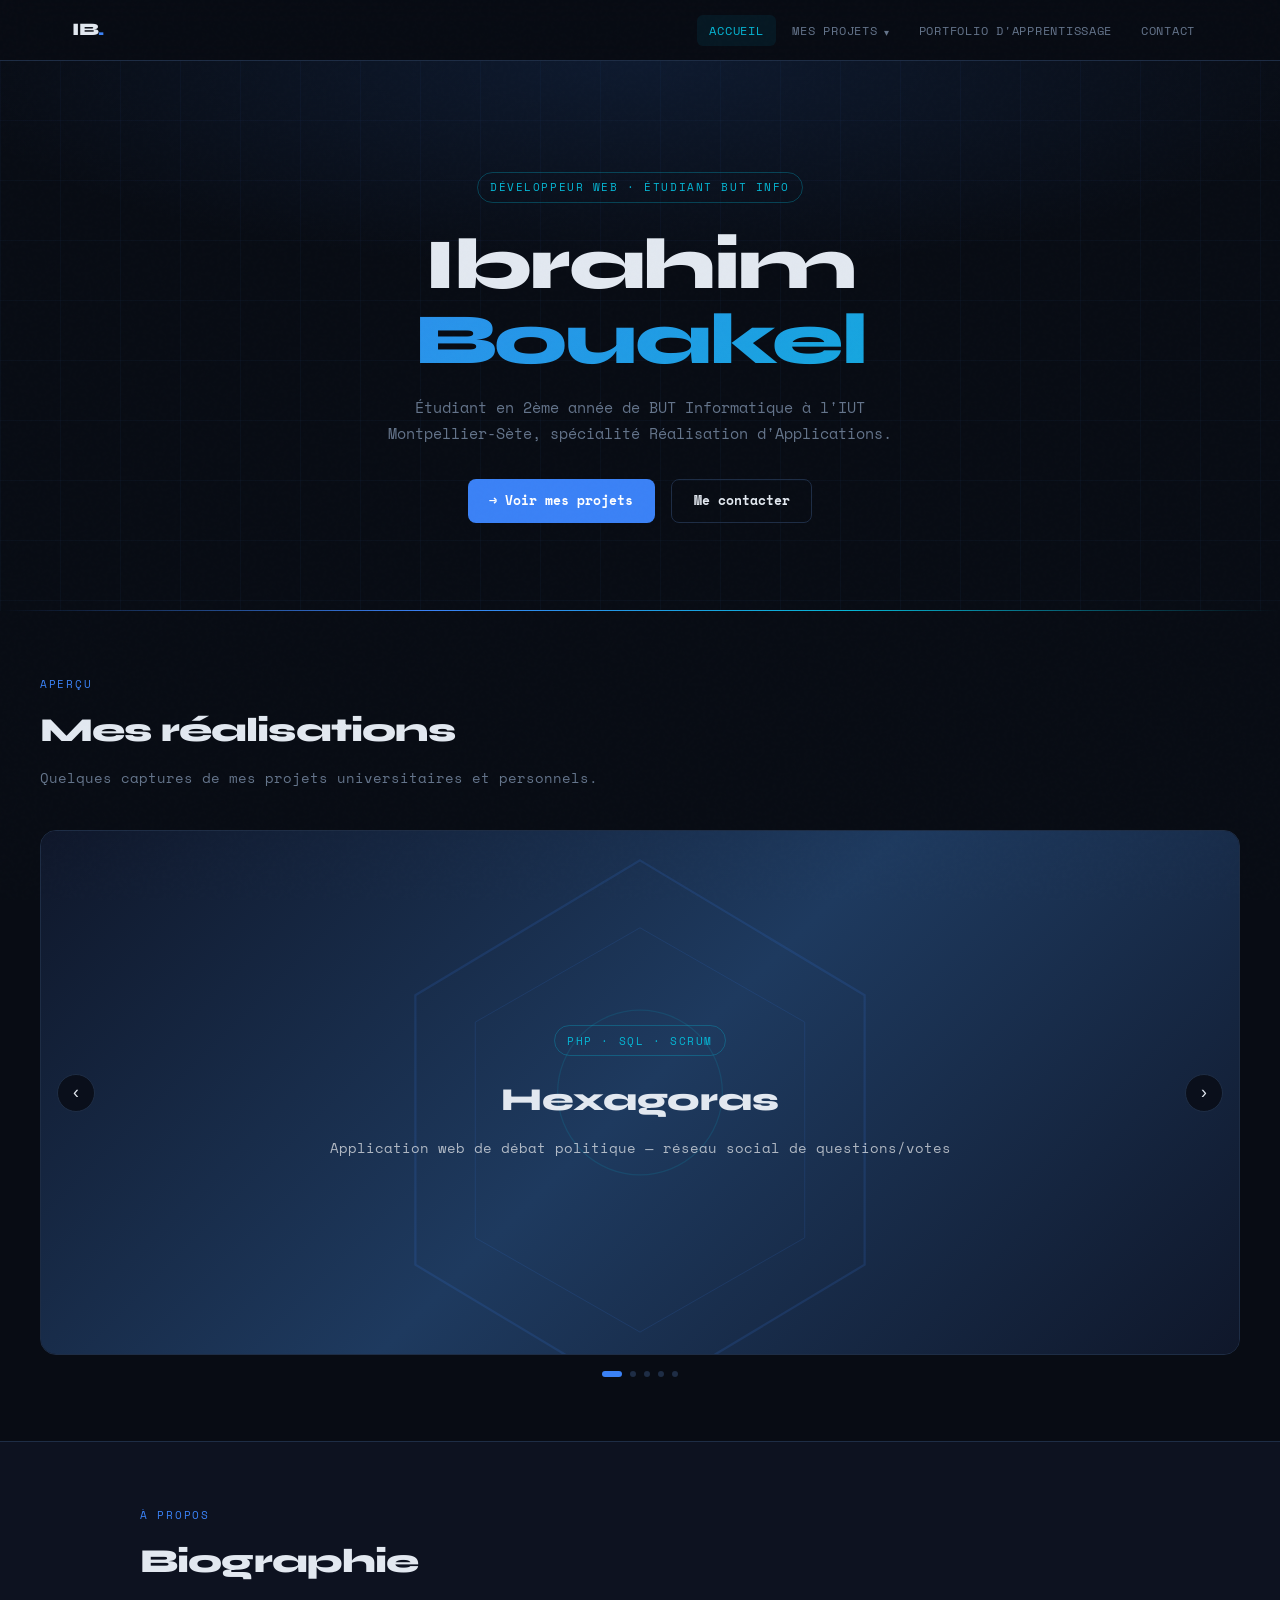
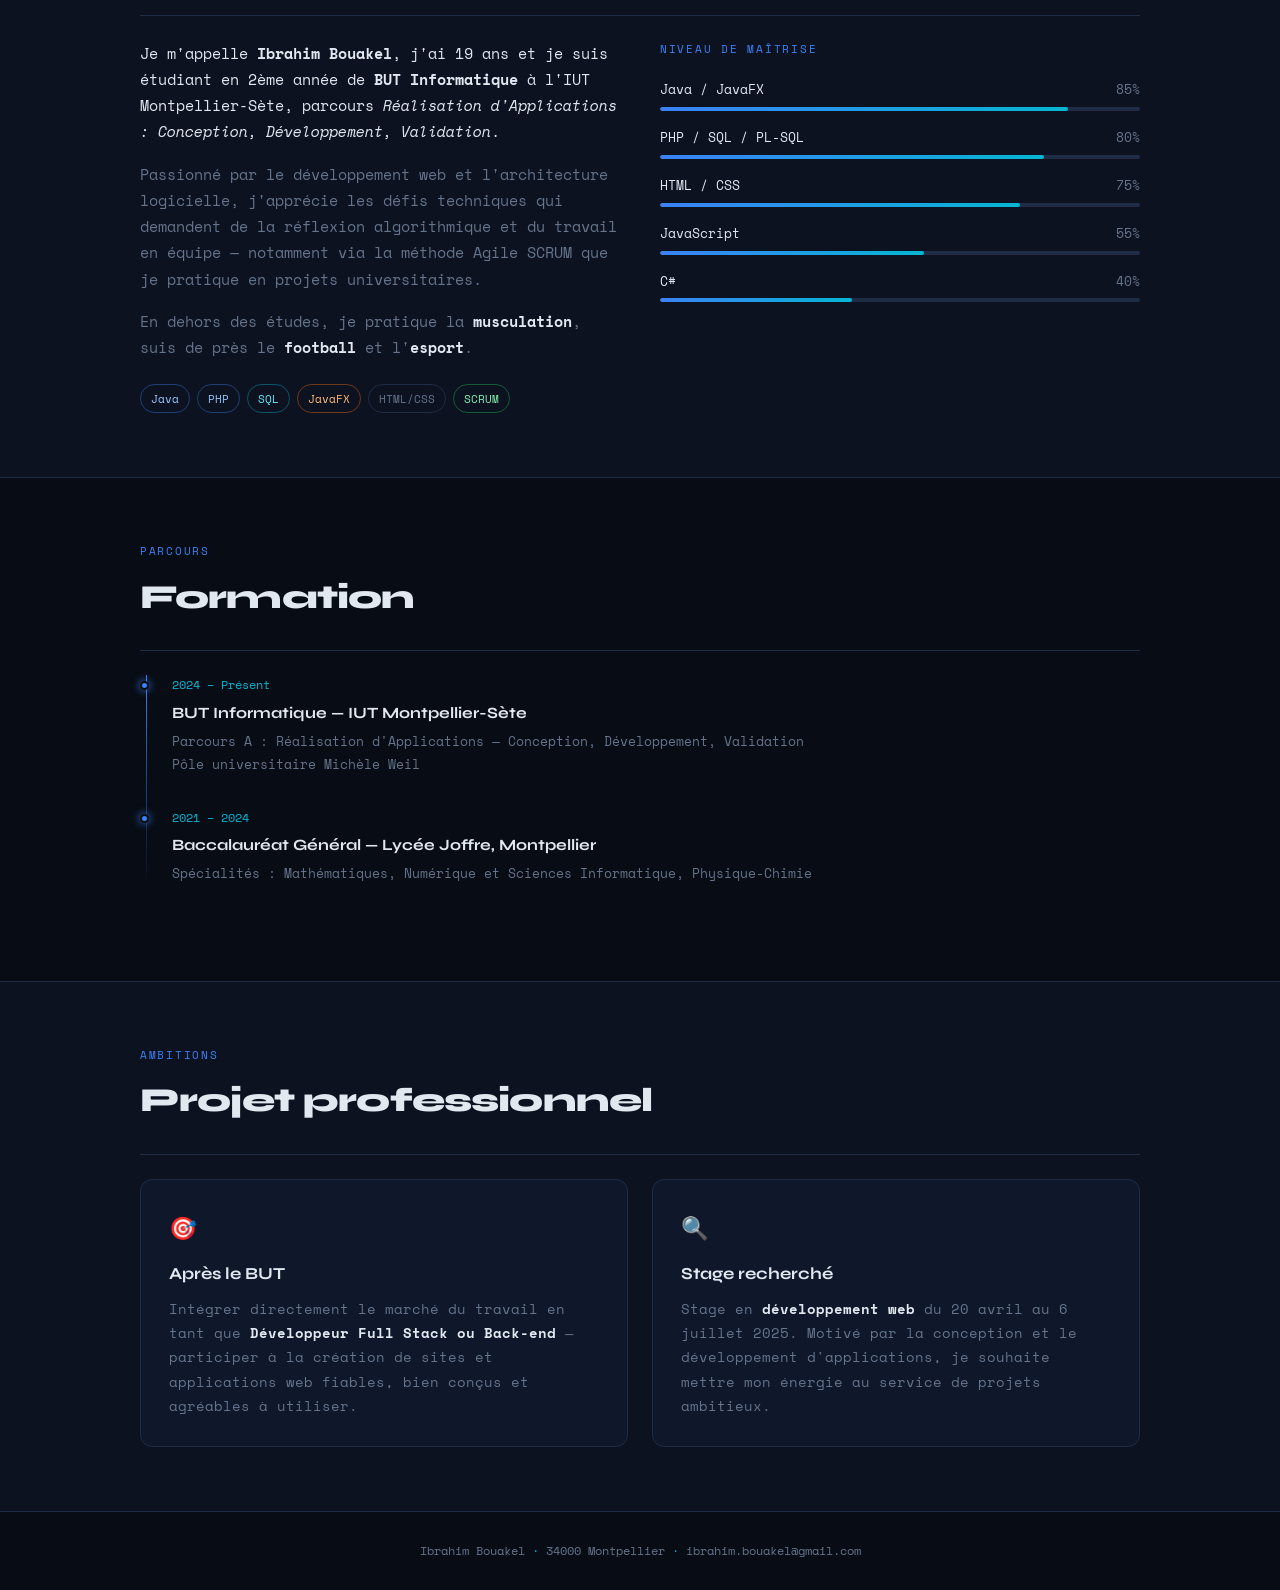
==== index.html @ 37738110 "Add files via upload" ====
<!DOCTYPE html>
<html lang="fr">
<head>
  <meta charset="UTF-8" />
  <meta name="viewport" content="width=device-width, initial-scale=1.0" />
  <title>Ibrahim Bouakel — Portfolio</title>
  <link rel="stylesheet" href="style.css" />
</head>
<body>

<!-- ═══ NAV ══════════════════════════════════════════════ -->
<nav>
  <div class="nav-inner">
    <a href="accueil.html" class="nav-logo">IB<span>.</span></a>
    <ul class="nav-links" id="navLinks">
      <li><a href="accueil.html" class="active">Accueil</a></li>
      <li class="nav-dropdown" id="ddProjects">
        <a href="projets.html">Mes Projets</a>
        <div class="dropdown-menu">
          <a href="projets.html#hexagoras">Hexagoras</a>
          <a href="projets.html#pokemon">Pokémon TCG</a>
          <a href="projets.html#escape">Escape Game</a>
        </div>
      </li>
      <li><a href="competences.html">Portfolio d'apprentissage</a></li>
      <li><a href="contact.html">Contact</a></li>
    </ul>
    <div class="nav-hamburger" onclick="toggleMenu()" id="hamburger">
      <span></span><span></span><span></span>
    </div>
  </div>
</nav>

<!-- ═══ PAGE WRAP ═════════════════════════════════════════ -->
<div class="page-wrap">

  <!-- ── Hero ─────────────────────────────────────────── -->
  <div class="hero">
    <div class="hero-grid"></div>
    <div class="tag-label fu">Développeur Web · Étudiant BUT Info</div>
    <h1 class="hero-title fu fu1">
      Ibrahim
      <span class="grad">Bouakel</span>
    </h1>
    <p class="hero-sub fu fu2">Étudiant en 2ème année de BUT Informatique à l'IUT Montpellier‑Sète, spécialité Réalisation d'Applications.</p>
    <div class="hero-btns fu fu3">
      <a href="projets.html" class="btn btn-primary">→ Voir mes projets</a>
      <a href="contact.html" class="btn btn-outline">Me contacter</a>
    </div>
  </div>

  <!-- ── Carousel ──────────────────────────────────────── -->
  <section>
    <div class="container-wide">
      <div class="section-label">Aperçu</div>
      <h2 class="section-title">Mes réalisations</h2>
      <p class="section-sub">Quelques captures de mes projets universitaires et personnels.</p>

      <div class="carousel-wrapper">
        <div class="carousel-track" id="track">

          <!-- Slide 1 — Hexagoras -->
          <div class="carousel-slide slide-1">
            <div class="carousel-bg"></div>
            <div class="carousel-deco">
              <svg width="100%" height="100%" viewBox="0 0 800 350" preserveAspectRatio="xMidYMid slice" opacity="0.14">
                <polygon points="400,20 550,110 550,290 400,380 250,290 250,110" fill="none" stroke="#3b82f6" stroke-width="1.5"/>
                <polygon points="400,65 510,128 510,272 400,335 290,272 290,128" fill="none" stroke="#3b82f6" stroke-width="0.6"/>
                <circle cx="400" cy="175" r="55" fill="none" stroke="#06b6d4" stroke-width="0.8"/>
              </svg>
            </div>
            <div class="carousel-content">
              <div class="tag-label" style="margin-bottom:1rem">PHP · SQL · SCRUM</div>
              <h3>Hexagoras</h3>
              <p>Application web de débat politique — réseau social de questions/votes</p>
            </div>
          </div>

          <!-- Slide 2 — Pokémon TCG -->
          <div class="carousel-slide slide-2">
            <div class="carousel-bg"></div>
            <div class="carousel-deco">
              <svg width="100%" height="100%" viewBox="0 0 800 350" preserveAspectRatio="xMidYMid slice" opacity="0.2">
                <circle cx="400" cy="175" r="120" fill="none" stroke="#ef4444" stroke-width="1.5"/>
                <circle cx="400" cy="175" r="80" fill="none" stroke="#ef4444" stroke-width="0.5"/>
                <line x1="280" y1="175" x2="520" y2="175" stroke="#ef4444" stroke-width="1.5"/>
                <circle cx="400" cy="175" r="24" fill="none" stroke="#ef4444" stroke-width="2"/>
                <circle cx="400" cy="175" r="11" fill="#ef4444" opacity="0.3"/>
              </svg>
            </div>
            <div class="carousel-content">
              <div class="tag-label" style="margin-bottom:1rem;border-color:rgba(239,68,68,.3);color:#fca5a5">Java · JavaFX</div>
              <h3>Pokémon TCG</h3>
              <p>Reproduction du jeu de cartes Pokémon — moteur de jeu + interface graphique</p>
            </div>
          </div>

          <!-- Slide 3 — Escape Game -->
          <div class="carousel-slide slide-3">
            <div class="carousel-bg"></div>
            <div class="carousel-deco">
              <svg width="100%" height="100%" viewBox="0 0 800 350" preserveAspectRatio="xMidYMid slice" opacity="0.15">
                <rect x="200" y="80" width="400" height="190" rx="8" fill="none" stroke="#a855f7" stroke-width="1.5"/>
                <rect x="240" y="110" width="140" height="90" rx="4" fill="none" stroke="#a855f7" stroke-width="0.8"/>
                <rect x="420" y="110" width="140" height="90" rx="4" fill="none" stroke="#a855f7" stroke-width="0.8"/>
                <circle cx="400" cy="220" r="18" fill="none" stroke="#a855f7" stroke-width="2"/>
              </svg>
            </div>
            <div class="carousel-content">
              <div class="tag-label" style="margin-bottom:1rem;border-color:rgba(168,85,247,.3);color:#d8b4fe">HTML · CSS</div>
              <h3>Escape Game</h3>
              <p>Site vitrine multi-pages d'un Escape Game avec présentation des salles</p>
            </div>
          </div>

          <!-- Slide 4 — Portfolio d'apprentissage -->
          <div class="carousel-slide slide-4">
            <div class="carousel-bg"></div>
            <div class="carousel-deco">
              <svg width="100%" height="100%" viewBox="0 0 800 350" preserveAspectRatio="xMidYMid slice" opacity="0.14">
                <path d="M150 50 L650 50 L650 300 L150 300 Z" fill="none" stroke="#22c55e" stroke-width="1"/>
                <path d="M150 110 L650 110 M150 180 L650 180 M150 250 L650 250" stroke="#22c55e" stroke-width="0.5"/>
                <path d="M300 50 L300 300 M480 50 L480 300" stroke="#22c55e" stroke-width="0.5"/>
              </svg>
            </div>
            <div class="carousel-content">
              <div class="tag-label" style="margin-bottom:1rem;border-color:rgba(34,197,94,.3);color:#86efac">BUT Informatique</div>
              <h3>Portfolio d'apprentissage</h3>
              <p>Mise en lien de mes projets avec le référentiel de compétences BUT Info</p>
            </div>
          </div>

          <!-- Slide 5 — Stage -->
          <div class="carousel-slide slide-5">
            <div class="carousel-bg"></div>
            <div class="carousel-deco">
              <svg width="100%" height="100%" viewBox="0 0 800 350" preserveAspectRatio="xMidYMid slice" opacity="0.17">
                <circle cx="400" cy="175" r="130" fill="none" stroke="#f97316" stroke-width="1"/>
                <circle cx="400" cy="175" r="85"  fill="none" stroke="#f97316" stroke-width="0.5"/>
                <circle cx="400" cy="175" r="45"  fill="none" stroke="#f97316" stroke-width="0.5"/>
                <line x1="400" y1="45" x2="400" y2="305" stroke="#f97316" stroke-width="0.5"/>
                <line x1="270" y1="175" x2="530" y2="175" stroke="#f97316" stroke-width="0.5"/>
              </svg>
            </div>
            <div class="carousel-content">
              <div class="tag-label" style="margin-bottom:1rem;border-color:rgba(249,115,22,.3);color:#fdba74">Avril – Juillet 2025</div>
              <h3>Stage — Développeur Web</h3>
              <p>Recherche active d'un stage en développement web pour consolider mes compétences</p>
            </div>
          </div>

        </div><!-- /track -->
        <button class="carousel-btn carousel-prev" onclick="carouselMove(-1)">‹</button>
        <button class="carousel-btn carousel-next" onclick="carouselMove(1)">›</button>
      </div>

      <div class="carousel-dots" id="dots">
        <div class="carousel-dot active" onclick="carouselGo(0)"></div>
        <div class="carousel-dot" onclick="carouselGo(1)"></div>
        <div class="carousel-dot" onclick="carouselGo(2)"></div>
        <div class="carousel-dot" onclick="carouselGo(3)"></div>
        <div class="carousel-dot" onclick="carouselGo(4)"></div>
      </div>
    </div>
  </section>

  <!-- ── À propos ───────────────────────────────────── -->
  <section style="background:var(--bg2);border-top:1px solid var(--border);border-bottom:1px solid var(--border)">
    <div class="container">
      <div class="section-label">À propos</div>
      <h2 class="section-title">Biographie</h2>
      <hr class="divider">
      <div class="grid-2" style="gap:2.5rem;align-items:start">
        <div>
          <p style="margin-bottom:1rem">Je m'appelle <strong>Ibrahim Bouakel</strong>, j'ai 19 ans et je suis étudiant en 2ème année de <strong>BUT Informatique</strong> à l'IUT Montpellier‑Sète, parcours <em>Réalisation d'Applications : Conception, Développement, Validation</em>.</p>
          <p style="margin-bottom:1rem;color:var(--muted)">Passionné par le développement web et l'architecture logicielle, j'apprécie les défis techniques qui demandent de la réflexion algorithmique et du travail en équipe — notamment via la méthode Agile SCRUM que je pratique en projets universitaires.</p>
          <p style="color:var(--muted)">En dehors des études, je pratique la <strong style="color:var(--text)">musculation</strong>, suis de près le <strong style="color:var(--text)">football</strong> et l'<strong style="color:var(--text)">esport</strong>.</p>
          <div class="tags" style="margin-top:1.5rem">
            <span class="tag blue">Java</span>
            <span class="tag blue">PHP</span>
            <span class="tag cyan">SQL</span>
            <span class="tag orange">JavaFX</span>
            <span class="tag">HTML/CSS</span>
            <span class="tag green">SCRUM</span>
          </div>
        </div>
        <div>
          <div class="section-label" style="margin-bottom:1.25rem">Niveau de maîtrise</div>
          <div style="display:flex;flex-direction:column;gap:1rem">
            <div class="skill-item"><div class="skill-label"><span>Java / JavaFX</span><span style="color:var(--muted)">85%</span></div><div class="skill-bar"><div class="skill-fill" style="width:85%"></div></div></div>
            <div class="skill-item"><div class="skill-label"><span>PHP / SQL / PL-SQL</span><span style="color:var(--muted)">80%</span></div><div class="skill-bar"><div class="skill-fill" style="width:80%"></div></div></div>
            <div class="skill-item"><div class="skill-label"><span>HTML / CSS</span><span style="color:var(--muted)">75%</span></div><div class="skill-bar"><div class="skill-fill" style="width:75%"></div></div></div>
            <div class="skill-item"><div class="skill-label"><span>JavaScript</span><span style="color:var(--muted)">55%</span></div><div class="skill-bar"><div class="skill-fill" style="width:55%"></div></div></div>
            <div class="skill-item"><div class="skill-label"><span>C#</span><span style="color:var(--muted)">40%</span></div><div class="skill-bar"><div class="skill-fill" style="width:40%"></div></div></div>
          </div>
        </div>
      </div>
    </div>
  </section>

  <!-- ── Formation ─────────────────────────────────── -->
  <section>
    <div class="container">
      <div class="section-label">Parcours</div>
      <h2 class="section-title">Formation</h2>
      <hr class="divider">
      <div class="timeline">
        <div class="timeline-item">
          <div class="timeline-date">2024 – Présent</div>
          <div class="timeline-title">BUT Informatique — IUT Montpellier-Sète</div>
          <div class="timeline-sub">Parcours A : Réalisation d'Applications — Conception, Développement, Validation<br>Pôle universitaire Michèle Weil</div>
        </div>
        <div class="timeline-item">
          <div class="timeline-date">2021 – 2024</div>
          <div class="timeline-title">Baccalauréat Général — Lycée Joffre, Montpellier</div>
          <div class="timeline-sub">Spécialités : Mathématiques, Numérique et Sciences Informatique, Physique-Chimie</div>
        </div>
      </div>
    </div>
  </section>

  <!-- ── Projet professionnel ───────────────────────── -->
  <section style="background:var(--bg2);border-top:1px solid var(--border)">
    <div class="container">
      <div class="section-label">Ambitions</div>
      <h2 class="section-title">Projet professionnel</h2>
      <hr class="divider">
      <div class="grid-2">
        <div class="card">
          <div style="font-size:1.4rem;margin-bottom:.75rem">🎯</div>
          <h3>Après le BUT</h3>
          <p>Intégrer directement le marché du travail en tant que <strong style="color:var(--text)">Développeur Full Stack ou Back-end</strong> — participer à la création de sites et applications web fiables, bien conçus et agréables à utiliser.</p>
        </div>
        <div class="card">
          <div style="font-size:1.4rem;margin-bottom:.75rem">🔍</div>
          <h3>Stage recherché</h3>
          <p>Stage en <strong style="color:var(--text)">développement web</strong> du 20 avril au 6 juillet 2025. Motivé par la conception et le développement d'applications, je souhaite mettre mon énergie au service de projets ambitieux.</p>
        </div>
      </div>
    </div>
  </section>

</div><!-- /page-wrap -->

<footer>
  <p>Ibrahim Bouakel <span class="dot">·</span> 34000 Montpellier <span class="dot">·</span>
    <a href="mailto:ibrahim.bouakel@gmail.com">ibrahim.bouakel@gmail.com</a>
  </p>
</footer>

<script src="nav.js"></script>
<script>
  /* ── Carousel ── */
  let idx = 0;
  const total = 5;
  const track = document.getElementById('track');
  const dots  = document.querySelectorAll('.carousel-dot');

  function render() {
    track.style.transform = `translateX(-${idx * 100}%)`;
    dots.forEach((d,i) => d.classList.toggle('active', i === idx));
  }
  function carouselMove(dir) { idx = (idx + dir + total) % total; render(); }
  function carouselGo(i)    { idx = i; render(); }

  setInterval(() => carouselMove(1), 5000);
  document.addEventListener('keydown', e => {
    if (e.key === 'ArrowLeft')  carouselMove(-1);
    if (e.key === 'ArrowRight') carouselMove(1);
  });
</script>
</body>
</html>
---- style.css ----
/* ═══════════════════════════════════════════════════
   IBRAHIM BOUAKEL — PORTFOLIO
   style.css
═══════════════════════════════════════════════════ */

@import url('https://fonts.googleapis.com/css2?family=Space+Mono:ital,wght@0,400;0,700;1,400&family=Syne:wght@400;600;700;800&display=swap');

/* ─── Variables ──────────────────────────────────── */
:root {
  --bg:        #080c14;
  --bg2:       #0d1220;
  --bg3:       #111827;
  --border:    #1e2d45;
  --accent:    #3b82f6;
  --accent2:   #06b6d4;
  --purple:    #a855f7;
  --green:     #22c55e;
  --orange:    #f97316;
  --red:       #ef4444;
  --text:      #e2e8f0;
  --muted:     #64748b;
  --card:      #0f172a;
  --glow:      rgba(59,130,246,0.15);
  --font-head: 'Syne', sans-serif;
  --font-mono: 'Space Mono', monospace;
  --nav-h:     60px;
  --radius:    12px;
  --transition: all 0.22s ease;
}

/* ─── Reset ──────────────────────────────────────── */
*, *::before, *::after { box-sizing: border-box; margin: 0; padding: 0; }
html { scroll-behavior: smooth; }
body {
  background: var(--bg);
  color: var(--text);
  font-family: var(--font-mono);
  font-size: 15px;
  line-height: 1.75;
  overflow-x: hidden;
  min-height: 100vh;
}
a { color: var(--accent2); text-decoration: none; }
a:hover { text-decoration: underline; }
img { max-width: 100%; display: block; }
ul { list-style: none; }

/* Noise overlay */
body::before {
  content: '';
  position: fixed; inset: 0;
  background-image: url("data:image/svg+xml,%3Csvg viewBox='0 0 256 256' xmlns='http://www.w3.org/2000/svg'%3E%3Cfilter id='n'%3E%3CfeTurbulence type='fractalNoise' baseFrequency='0.9' numOctaves='4' stitchTiles='stitch'/%3E%3C/filter%3E%3Crect width='100%25' height='100%25' filter='url(%23n)' opacity='0.04'/%3E%3C/svg%3E");
  pointer-events: none;
  z-index: 9999;
  opacity: 0.35;
}

/* ─── Navigation ─────────────────────────────────── */
nav {
  position: fixed; top: 0; left: 0; right: 0;
  z-index: 1000;
  background: rgba(8,12,20,0.88);
  backdrop-filter: blur(18px);
  border-bottom: 1px solid var(--border);
}
.nav-inner {
  max-width: 1200px;
  margin: 0 auto;
  display: flex;
  align-items: center;
  justify-content: space-between;
  height: var(--nav-h);
  padding: 0 2rem;
}
.nav-logo {
  font-family: var(--font-head);
  font-weight: 800;
  font-size: 1.1rem;
  color: var(--text);
  letter-spacing: -0.02em;
  text-decoration: none !important;
}
.nav-logo span { color: var(--accent); }
.nav-links {
  display: flex;
  gap: 0.2rem;
  align-items: center;
}
.nav-links a {
  color: var(--muted);
  font-size: 0.77rem;
  letter-spacing: 0.06em;
  text-transform: uppercase;
  padding: 0.4rem 0.8rem;
  border-radius: 6px;
  transition: var(--transition);
  white-space: nowrap;
}
.nav-links a:hover {
  color: var(--text);
  background: var(--border);
  text-decoration: none;
}
.nav-links a.active {
  color: var(--accent2);
  background: rgba(6,182,212,0.08);
}

/* Dropdown */
.nav-dropdown { position: relative; }
.nav-dropdown > a::after { content: ' ▾'; font-size: 0.6rem; }
.dropdown-menu {
  display: none;
  position: absolute;
  top: calc(100% + 6px); left: 0;
  min-width: 190px;
  background: var(--bg2);
  border: 1px solid var(--border);
  border-radius: 8px;
  padding: 0.4rem;
  box-shadow: 0 8px 32px rgba(0,0,0,0.5);
}
.nav-dropdown:hover .dropdown-menu { display: block; }
.dropdown-menu a {
  display: block;
  padding: 0.5rem 0.75rem;
  border-radius: 5px;
  font-size: 0.77rem;
  color: var(--muted);
  text-transform: none;
  letter-spacing: 0;
}
.dropdown-menu a:hover { color: var(--text); background: var(--border); }

/* Hamburger */
.nav-hamburger {
  display: none;
  flex-direction: column;
  gap: 5px;
  cursor: pointer;
  padding: 4px;
}
.nav-hamburger span {
  display: block; width: 22px; height: 2px;
  background: var(--text); border-radius: 2px;
  transition: var(--transition);
}

/* ─── Page wrapper ───────────────────────────────── */
.page-wrap { padding-top: var(--nav-h); min-height: 100vh; }

/* ─── Hero Banner ────────────────────────────────── */
.hero {
  position: relative;
  overflow: hidden;
  padding: 7rem 2rem 5.5rem;
  text-align: center;
  background: radial-gradient(ellipse 80% 55% at 50% 0%, rgba(59,130,246,0.12) 0%, transparent 70%);
}
.hero::after {
  content: '';
  position: absolute;
  bottom: 0; left: 0; right: 0;
  height: 1px;
  background: linear-gradient(90deg, transparent, var(--accent), var(--accent2), transparent);
}
.hero-grid {
  position: absolute; inset: 0;
  background-image:
    linear-gradient(rgba(59,130,246,0.04) 1px, transparent 1px),
    linear-gradient(90deg, rgba(59,130,246,0.04) 1px, transparent 1px);
  background-size: 60px 60px;
  pointer-events: none;
}

/* Sub-page hero */
.sub-hero {
  padding: 5rem 2rem 3.5rem;
  text-align: center;
  background: radial-gradient(ellipse 60% 40% at 50% 0%, rgba(59,130,246,0.09) 0%, transparent 70%);
  border-bottom: 1px solid var(--border);
  position: relative;
}
.sub-hero::after {
  content: '';
  position: absolute;
  bottom: 0; left: 0; right: 0; height: 1px;
  background: linear-gradient(90deg, transparent, var(--accent), transparent);
}

/* ─── Typography helpers ─────────────────────────── */
.tag-label {
  display: inline-block;
  font-size: 0.7rem;
  letter-spacing: 0.14em;
  text-transform: uppercase;
  color: var(--accent2);
  border: 1px solid rgba(6,182,212,0.3);
  padding: 0.28rem 0.75rem;
  border-radius: 100px;
  margin-bottom: 1.5rem;
}
h1.hero-title {
  font-family: var(--font-head);
  font-size: clamp(2.4rem, 6vw, 4.5rem);
  font-weight: 800;
  line-height: 1.05;
  letter-spacing: -0.03em;
  margin-bottom: 1rem;
  position: relative;
}
h1.hero-title .grad {
  display: block;
  background: linear-gradient(135deg, var(--accent), var(--accent2));
  -webkit-background-clip: text;
  -webkit-text-fill-color: transparent;
  background-clip: text;
}
.hero-sub {
  color: var(--muted);
  font-size: 0.95rem;
  max-width: 520px;
  margin: 0 auto 2rem;
  position: relative;
}

.section-label {
  font-size: 0.68rem;
  letter-spacing: 0.16em;
  text-transform: uppercase;
  color: var(--accent);
  margin-bottom: 0.4rem;
}
.section-title {
  font-family: var(--font-head);
  font-size: clamp(1.5rem, 3vw, 2.1rem);
  font-weight: 800;
  letter-spacing: -0.025em;
  margin-bottom: 0.4rem;
}
.section-sub { color: var(--muted); font-size: 0.88rem; margin-bottom: 2.5rem; }
hr.divider { border: none; border-top: 1px solid var(--border); margin: 1.5rem 0; }

/* ─── Buttons ────────────────────────────────────── */
.btn {
  display: inline-flex;
  align-items: center;
  gap: 0.45rem;
  padding: 0.62rem 1.35rem;
  border-radius: 8px;
  font-family: var(--font-mono);
  font-size: 0.8rem;
  font-weight: 700;
  cursor: pointer;
  transition: var(--transition);
  text-decoration: none !important;
  border: none;
}
.btn-primary {
  background: var(--accent);
  color: #fff;
}
.btn-primary:hover { background: #2563eb; transform: translateY(-1px); }
.btn-outline {
  background: transparent;
  color: var(--text);
  border: 1px solid var(--border);
}
.btn-outline:hover { border-color: var(--accent); color: var(--accent2); }
.btn-download {
  background: linear-gradient(135deg, var(--accent), var(--accent2));
  color: #fff;
}
.btn-download:hover { opacity: 0.88; transform: translateY(-1px); }
.hero-btns {
  display: flex; gap: 1rem; justify-content: center; flex-wrap: wrap;
  position: relative;
}

/* ─── Layout ─────────────────────────────────────── */
section { padding: 4rem 2rem; }
.container { max-width: 1000px; margin: 0 auto; }
.container-wide { max-width: 1200px; margin: 0 auto; }
.grid-2 { display: grid; grid-template-columns: repeat(auto-fit, minmax(280px,1fr)); gap: 1.5rem; }
.grid-3 { display: grid; grid-template-columns: repeat(auto-fit, minmax(240px,1fr)); gap: 1.5rem; }

/* ─── Cards ──────────────────────────────────────── */
.card {
  background: var(--card);
  border: 1px solid var(--border);
  border-radius: var(--radius);
  padding: 1.75rem;
  transition: var(--transition);
}
.card:hover {
  border-color: rgba(59,130,246,0.38);
  box-shadow: 0 0 32px var(--glow);
  transform: translateY(-2px);
}
.card h3 {
  font-family: var(--font-head);
  font-size: 1.05rem;
  font-weight: 700;
  margin-bottom: 0.5rem;
}
.card p { color: var(--muted); font-size: 0.87rem; }

/* ─── Badges / Tags ──────────────────────────────── */
.tags { display: flex; flex-wrap: wrap; gap: 0.45rem; margin-top: 0.9rem; }
.tag {
  font-size: 0.71rem;
  padding: 0.22rem 0.62rem;
  border-radius: 100px;
  border: 1px solid var(--border);
  color: var(--muted);
}
.tag.blue   { border-color: rgba(59,130,246,0.4);  color: #93c5fd; }
.tag.cyan   { border-color: rgba(6,182,212,0.4);   color: #67e8f9; }
.tag.green  { border-color: rgba(34,197,94,0.4);   color: #86efac; }
.tag.orange { border-color: rgba(249,115,22,0.4);  color: #fdba74; }
.tag.purple { border-color: rgba(168,85,247,0.4);  color: #d8b4fe; }
.tag.red    { border-color: rgba(239,68,68,0.4);   color: #fca5a5; }

.level-badge {
  display: inline-block;
  padding: 0.18rem 0.55rem;
  border-radius: 4px;
  font-size: 0.71rem;
  font-weight: 700;
}
.level-ok      { background: rgba(34,197,94,0.14);  color: #86efac; }
.level-partial { background: rgba(249,115,22,0.14); color: #fdba74; }

/* ─── Timeline ───────────────────────────────────── */
.timeline { position: relative; padding-left: 2rem; }
.timeline::before {
  content: '';
  position: absolute;
  left: 6px; top: 0; bottom: 0; width: 1px;
  background: linear-gradient(var(--accent), transparent);
}
.timeline-item { position: relative; margin-bottom: 2rem; }
.timeline-item::before {
  content: '';
  position: absolute;
  left: -2rem; top: 6px;
  width: 9px; height: 9px;
  border-radius: 50%;
  background: var(--accent);
  border: 2px solid var(--bg);
  box-shadow: 0 0 8px var(--accent);
}
.timeline-date  { font-size: 0.73rem; color: var(--accent2); margin-bottom: 0.2rem; }
.timeline-title { font-family: var(--font-head); font-weight: 700; font-size: 0.98rem; margin-bottom: 0.2rem; }
.timeline-sub   { font-size: 0.82rem; color: var(--muted); }

/* ─── Skill bars ─────────────────────────────────── */
.skill-item { display: flex; flex-direction: column; gap: 0.35rem; }
.skill-label { display: flex; justify-content: space-between; font-size: 0.8rem; }
.skill-bar { height: 4px; background: var(--border); border-radius: 2px; overflow: hidden; }
.skill-fill {
  height: 100%; border-radius: 2px;
  background: linear-gradient(90deg, var(--accent), var(--accent2));
}

/* ─── Carousel ───────────────────────────────────── */
.carousel-wrapper {
  position: relative;
  overflow: hidden;
  border-radius: 16px;
  border: 1px solid var(--border);
  aspect-ratio: 16 / 7;
  background: var(--bg2);
}
.carousel-track {
  display: flex; height: 100%;
  transition: transform 0.52s cubic-bezier(0.4, 0, 0.2, 1);
}
.carousel-slide {
  min-width: 100%; height: 100%;
  display: flex; align-items: center; justify-content: center;
  position: relative; overflow: hidden;
}
.carousel-bg { position: absolute; inset: 0; }
.carousel-deco { position: absolute; inset: 0; overflow: hidden; pointer-events: none; }
.carousel-content {
  position: relative; z-index: 2;
  text-align: center; padding: 2rem;
}
.carousel-content h3 {
  font-family: var(--font-head);
  font-size: clamp(1.3rem, 3vw, 2rem);
  font-weight: 800;
  margin-bottom: 0.5rem;
}
.carousel-content p { color: rgba(255,255,255,0.65); font-size: 0.88rem; }
/* Slide backgrounds */
.slide-1 .carousel-bg { background: linear-gradient(135deg,#0f172a,#1e3a5f,#0f172a); }
.slide-2 .carousel-bg { background: linear-gradient(135deg,#1a0a0a,#3d1010,#0a0a0a); }
.slide-3 .carousel-bg { background: linear-gradient(135deg,#120a1f,#2d1854,#0a0f1a); }
.slide-4 .carousel-bg { background: linear-gradient(135deg,#0a1a0f,#0d3320,#0a1510); }
.slide-5 .carousel-bg { background: linear-gradient(135deg,#1a100a,#3d1f0d,#1a0a0a); }

.carousel-btn {
  position: absolute; top: 50%; transform: translateY(-50%);
  width: 38px; height: 38px; border-radius: 50%;
  background: rgba(8,12,20,0.82); border: 1px solid var(--border);
  color: var(--text); font-size: 1.1rem; cursor: pointer;
  display: flex; align-items: center; justify-content: center;
  z-index: 10; transition: var(--transition);
}
.carousel-btn:hover { background: var(--accent); border-color: var(--accent); }
.carousel-prev { left: 1rem; }
.carousel-next { right: 1rem; }
.carousel-dots { display: flex; justify-content: center; gap: 0.5rem; margin-top: 1rem; }
.carousel-dot {
  width: 6px; height: 6px; border-radius: 50%;
  background: var(--border); cursor: pointer; transition: var(--transition);
}
.carousel-dot.active { background: var(--accent); width: 20px; border-radius: 3px; }

/* ─── Project cards ──────────────────────────────── */
.project-card {
  position: relative; overflow: hidden;
  background: var(--card); border: 1px solid var(--border);
  border-radius: 14px; cursor: pointer;
  transition: var(--transition);
  display: flex; flex-direction: column;
  text-decoration: none !important;
}
.project-card:hover {
  border-color: rgba(59,130,246,0.5);
  box-shadow: 0 8px 40px rgba(59,130,246,0.12);
  transform: translateY(-4px);
}
.project-thumb {
  width: 100%; aspect-ratio: 16/8;
  display: flex; align-items: center; justify-content: center;
  position: relative; overflow: hidden;
}
.project-body { padding: 1.4rem; flex: 1; }
.project-body h3 {
  font-family: var(--font-head);
  font-weight: 700; font-size: 1.08rem; margin-bottom: 0.4rem;
  color: var(--text);
}
.project-body p { font-size: 0.84rem; color: var(--muted); }
.project-arrow {
  position: absolute; bottom: 1.2rem; right: 1.2rem;
  width: 28px; height: 28px; border-radius: 50%;
  background: var(--accent); color: #fff;
  display: flex; align-items: center; justify-content: center;
  font-size: 0.85rem; opacity: 0; transition: var(--transition);
}
.project-card:hover .project-arrow { opacity: 1; }
.thumb-hexa   { background: linear-gradient(135deg,#0f172a,#1e3560); }
.thumb-poke   { background: linear-gradient(135deg,#1a0a0a,#3d1010); }
.thumb-escape { background: linear-gradient(135deg,#0a0f1a,#0d2040); }

/* ─── Project detail sections ────────────────────── */
.proj-detail {
  scroll-margin-top: calc(var(--nav-h) + 1rem);
  padding: 3.5rem 2rem;
  border-top: 1px solid var(--border);
}
.ac-list { display: flex; flex-direction: column; gap: 0.7rem; }
.ac-item {
  background: var(--bg2);
  border: 1px solid var(--border);
  border-left: 3px solid var(--accent);
  padding: 0.72rem 1rem;
  border-radius: 0 8px 8px 0;
}
.ac-item.c4 { border-left-color: var(--accent2); }
.ac-item.c5 { border-left-color: var(--purple); }
.ac-item strong { font-size: 0.8rem; color: var(--accent); }
.ac-item.c4 strong { color: var(--accent2); }
.ac-item.c5 strong { color: #c084fc; }
.ac-item p { font-size: 0.81rem; color: var(--muted); margin-top: 0.15rem; }

/* ─── Competence cards (apprentissage page) ──────── */
.comp-card {
  background: var(--card);
  border: 1px solid var(--border);
  border-radius: var(--radius);
  padding: 2rem;
  margin-bottom: 2rem;
}
.comp-card.c3 { border-left: 3px solid var(--accent); }
.comp-card.c4 { border-left: 3px solid var(--accent2); }
.comp-card.c5 { border-left: 3px solid var(--purple); }
.comp-header { display: flex; align-items: flex-start; gap: 1rem; margin-bottom: 1.25rem; }
.comp-num {
  font-family: var(--font-head); font-size: 3rem;
  font-weight: 800; line-height: 1; opacity: 0.14; min-width: 56px;
}
.comp-num.c3 { color: var(--accent); }
.comp-num.c4 { color: var(--accent2); }
.comp-num.c5 { color: var(--purple); }
.comp-info h3 {
  font-family: var(--font-head); font-size: 1.05rem; font-weight: 700; margin-bottom: 0.3rem;
}
.comp-info p { font-size: 0.82rem; color: var(--muted); }
.comp-ac-grid { display: flex; flex-direction: column; gap: 0.6rem; }
.comp-ac {
  background: var(--bg2);
  border: 1px solid var(--border);
  border-radius: 8px; padding: 0.8rem 1rem;
}
.comp-ac strong { display: block; font-size: 0.8rem; margin-bottom: 0.25rem; }
.comp-ac p { font-size: 0.81rem; color: var(--muted); }

/* ─── Table ──────────────────────────────────────── */
.data-table { width: 100%; border-collapse: collapse; font-size: 0.83rem; }
.data-table th {
  background: var(--bg2); padding: 0.7rem 1rem; text-align: left;
  border-bottom: 2px solid var(--border);
  font-size: 0.72rem; letter-spacing: 0.07em; text-transform: uppercase; color: var(--muted);
}
.data-table td { padding: 0.7rem 1rem; border-bottom: 1px solid var(--border); vertical-align: top; }
.data-table tr:hover td { background: rgba(255,255,255,0.02); }

/* ─── Contact ────────────────────────────────────── */
.contact-grid { display: grid; grid-template-columns: 1fr 1fr; gap: 3rem; align-items: start; }
.social-link {
  display: flex; align-items: center; gap: 1rem;
  padding: 0.95rem 1.1rem;
  background: var(--card); border: 1px solid var(--border);
  border-radius: 10px; transition: var(--transition);
  color: var(--text); text-decoration: none !important;
  margin-bottom: 0.9rem;
}
.social-link:hover { border-color: var(--accent); box-shadow: 0 0 22px var(--glow); }
.social-icon {
  width: 40px; height: 40px; border-radius: 8px;
  display: flex; align-items: center; justify-content: center;
  font-size: 1.1rem; flex-shrink: 0;
}
.social-info strong { display: block; font-size: 0.88rem; }
.social-info span   { color: var(--muted); font-size: 0.76rem; }
.cv-download-card {
  background: linear-gradient(135deg, rgba(59,130,246,0.09), rgba(6,182,212,0.09));
  border: 1px solid rgba(59,130,246,0.28);
  border-radius: var(--radius); padding: 2rem; text-align: center;
}

/* ─── Footer ─────────────────────────────────────── */
footer {
  border-top: 1px solid var(--border);
  padding: 1.75rem 2rem;
  text-align: center;
  font-size: 0.76rem;
  color: var(--muted);
}
footer a { color: var(--muted); }
footer a:hover { color: var(--accent2); }
.dot { color: var(--accent2); }

/* ─── Animations ─────────────────────────────────── */
@keyframes fadeUp {
  from { opacity: 0; transform: translateY(18px); }
  to   { opacity: 1; transform: translateY(0); }
}
.fu  { animation: fadeUp 0.55s ease both; }
.fu1 { animation-delay: 0.08s; }
.fu2 { animation-delay: 0.18s; }
.fu3 { animation-delay: 0.28s; }
.fu4 { animation-delay: 0.38s; }

/* ─── Responsive ─────────────────────────────────── */
@media (max-width: 768px) {
  .nav-links {
    display: none; flex-direction: column;
    position: absolute; top: var(--nav-h); left: 0; right: 0;
    background: var(--bg2); border-bottom: 1px solid var(--border);
    padding: 1rem 1.5rem;
  }
  .nav-links.open { display: flex; }
  .nav-hamburger  { display: flex; }
  .dropdown-menu  { position: static; border: none; background: transparent; padding-left: 1rem; display: none; }
  .nav-dropdown.open .dropdown-menu { display: block; }
  .contact-grid   { grid-template-columns: 1fr; gap: 2rem; }
  section         { padding: 2.5rem 1.25rem; }
  .carousel-wrapper { aspect-ratio: 16/9; }
}
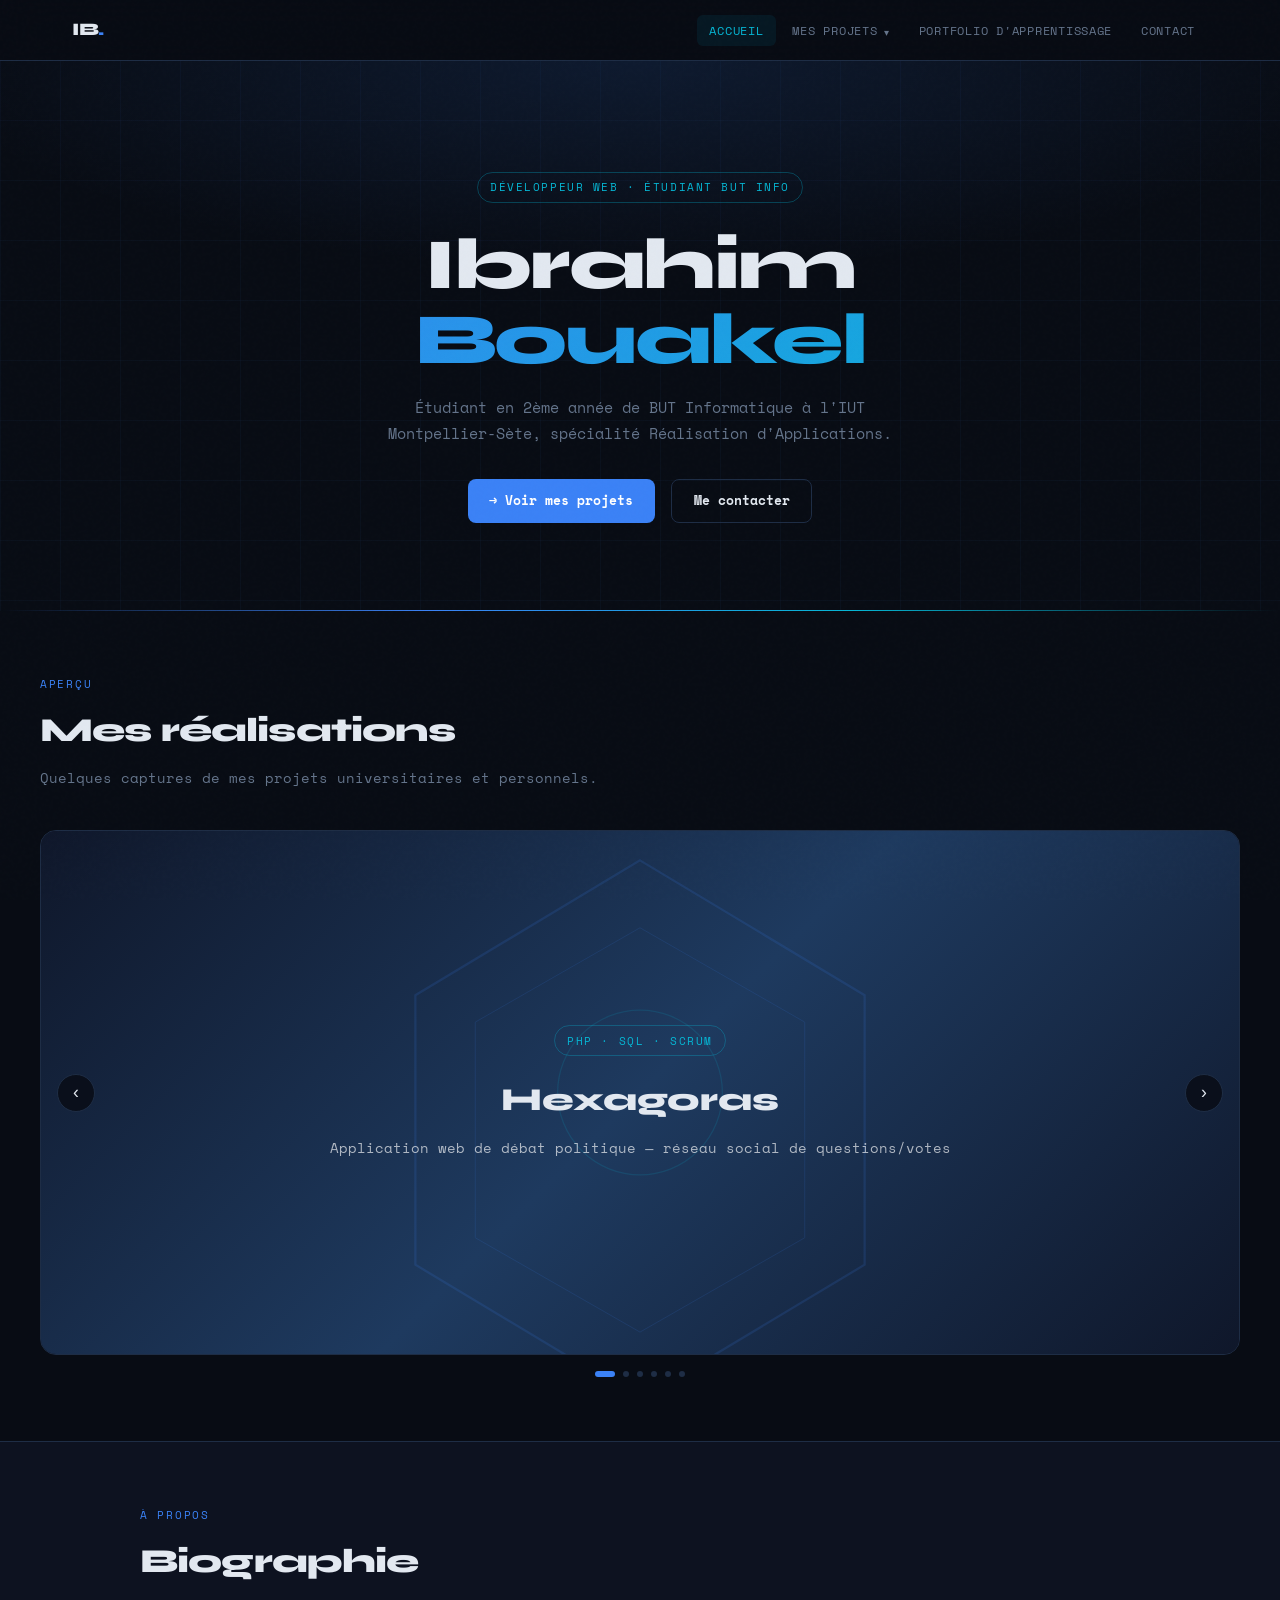
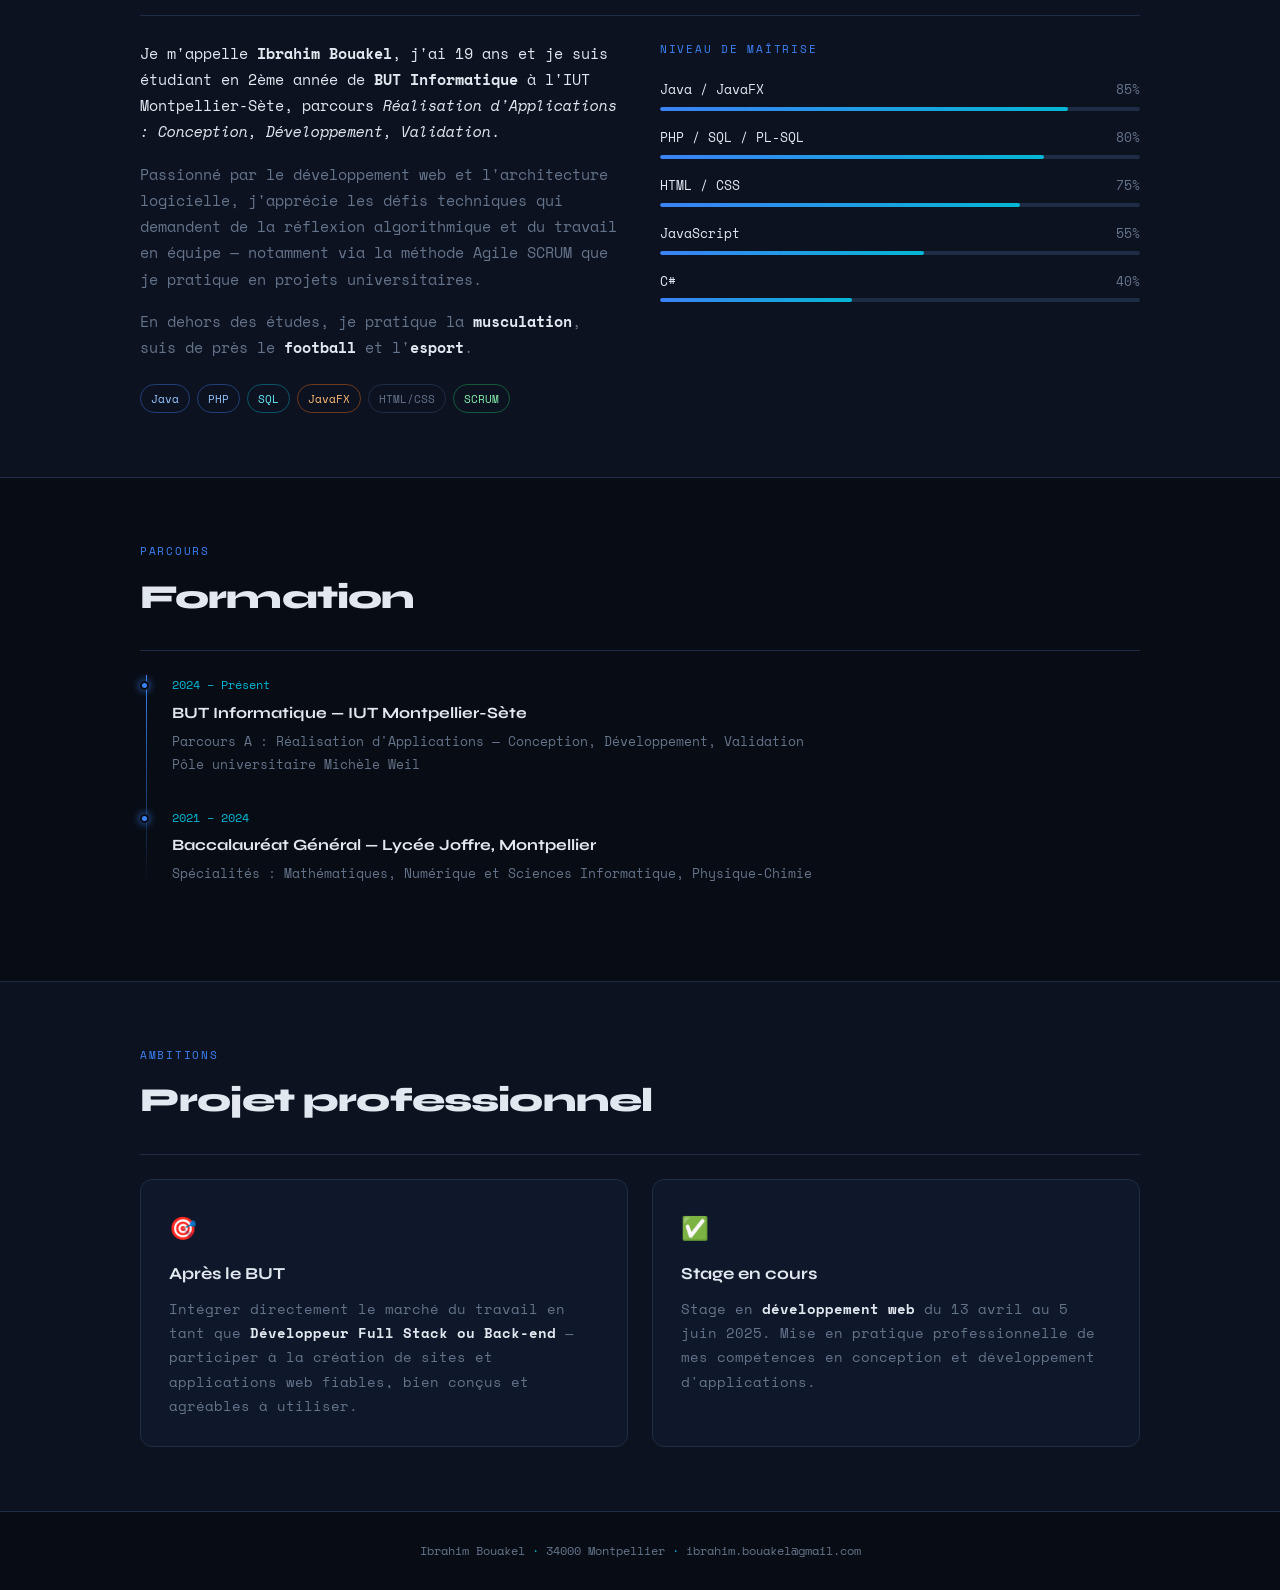
==== commit a7119512: "Update index.html" ====
--- a/index.html
+++ b/index.html
@@ -11,15 +11,16 @@
 <!-- ═══ NAV ══════════════════════════════════════════════ -->
 <nav>
   <div class="nav-inner">
-    <a href="accueil.html" class="nav-logo">IB<span>.</span></a>
+    <a href="index.html" class="nav-logo">IB<span>.</span></a>
     <ul class="nav-links" id="navLinks">
-      <li><a href="accueil.html" class="active">Accueil</a></li>
+      <li><a href="index.html" class="active">Accueil</a></li>
       <li class="nav-dropdown" id="ddProjects">
         <a href="projets.html">Mes Projets</a>
         <div class="dropdown-menu">
           <a href="projets.html#hexagoras">Hexagoras</a>
           <a href="projets.html#pokemon">Pokémon TCG</a>
           <a href="projets.html#escape">Escape Game</a>
+          <a href="projets.html#noodle">Noodle</a>
         </div>
       </li>
       <li><a href="competences.html">Portfolio d'apprentissage</a></li>
@@ -143,9 +144,29 @@
               </svg>
             </div>
             <div class="carousel-content">
-              <div class="tag-label" style="margin-bottom:1rem;border-color:rgba(249,115,22,.3);color:#fdba74">Avril – Juillet 2025</div>
+              <div class="tag-label" style="margin-bottom:1rem;border-color:rgba(249,115,22,.3);color:#fdba74">13 Avril – 5 Juin 2025</div>
               <h3>Stage — Développeur Web</h3>
-              <p>Recherche active d'un stage en développement web pour consolider mes compétences</p>
+              <p>Stage en développement web en cours — mise en pratique professionnelle de mes compétences</p>
+            </div>
+          </div>
+
+          <!-- Slide 6 — Noodle -->
+          <div class="carousel-slide" style="">
+            <div class="carousel-bg" style="background:linear-gradient(135deg,#050f1a,#062333,#050f1a)"></div>
+            <div class="carousel-deco">
+              <svg width="100%" height="100%" viewBox="0 0 800 350" preserveAspectRatio="xMidYMid slice" opacity="0.18">
+                <rect x="200" y="75" width="400" height="200" rx="14" fill="none" stroke="#06b6d4" stroke-width="1.5"/>
+                <line x1="200" y1="125" x2="600" y2="125" stroke="#06b6d4" stroke-width="0.6"/>
+                <line x1="200" y1="175" x2="600" y2="175" stroke="#06b6d4" stroke-width="0.6"/>
+                <line x1="200" y1="225" x2="600" y2="225" stroke="#06b6d4" stroke-width="0.6"/>
+                <rect x="225" y="90" width="90" height="18" rx="4" fill="#06b6d4" opacity="0.2"/>
+                <circle cx="560" cy="252" r="14" fill="none" stroke="#22c55e" stroke-width="2"/>
+              </svg>
+            </div>
+            <div class="carousel-content">
+              <div class="tag-label" style="margin-bottom:1rem;border-color:rgba(6,182,212,.3);color:#67e8f9">PHP · JS · API REST · Docker</div>
+              <h3>Noodle</h3>
+              <p>Application web de sondages de disponibilités — clone de Doodle avec AJAX et JWT</p>
             </div>
           </div>
 
@@ -160,6 +181,7 @@
         <div class="carousel-dot" onclick="carouselGo(2)"></div>
         <div class="carousel-dot" onclick="carouselGo(3)"></div>
         <div class="carousel-dot" onclick="carouselGo(4)"></div>
+        <div class="carousel-dot" onclick="carouselGo(5)"></div>
       </div>
     </div>
   </section>
@@ -232,9 +254,9 @@
           <p>Intégrer directement le marché du travail en tant que <strong style="color:var(--text)">Développeur Full Stack ou Back-end</strong> — participer à la création de sites et applications web fiables, bien conçus et agréables à utiliser.</p>
         </div>
         <div class="card">
-          <div style="font-size:1.4rem;margin-bottom:.75rem">🔍</div>
-          <h3>Stage recherché</h3>
-          <p>Stage en <strong style="color:var(--text)">développement web</strong> du 20 avril au 6 juillet 2025. Motivé par la conception et le développement d'applications, je souhaite mettre mon énergie au service de projets ambitieux.</p>
+          <div style="font-size:1.4rem;margin-bottom:.75rem">✅</div>
+          <h3>Stage en cours</h3>
+          <p>Stage en <strong style="color:var(--text)">développement web</strong> du 13 avril au 5 juin 2025. Mise en pratique professionnelle de mes compétences en conception et développement d'applications.</p>
         </div>
       </div>
     </div>
@@ -252,7 +274,7 @@
 <script>
   /* ── Carousel ── */
   let idx = 0;
-  const total = 5;
+  const total = 6;
   const track = document.getElementById('track');
   const dots  = document.querySelectorAll('.carousel-dot');
 
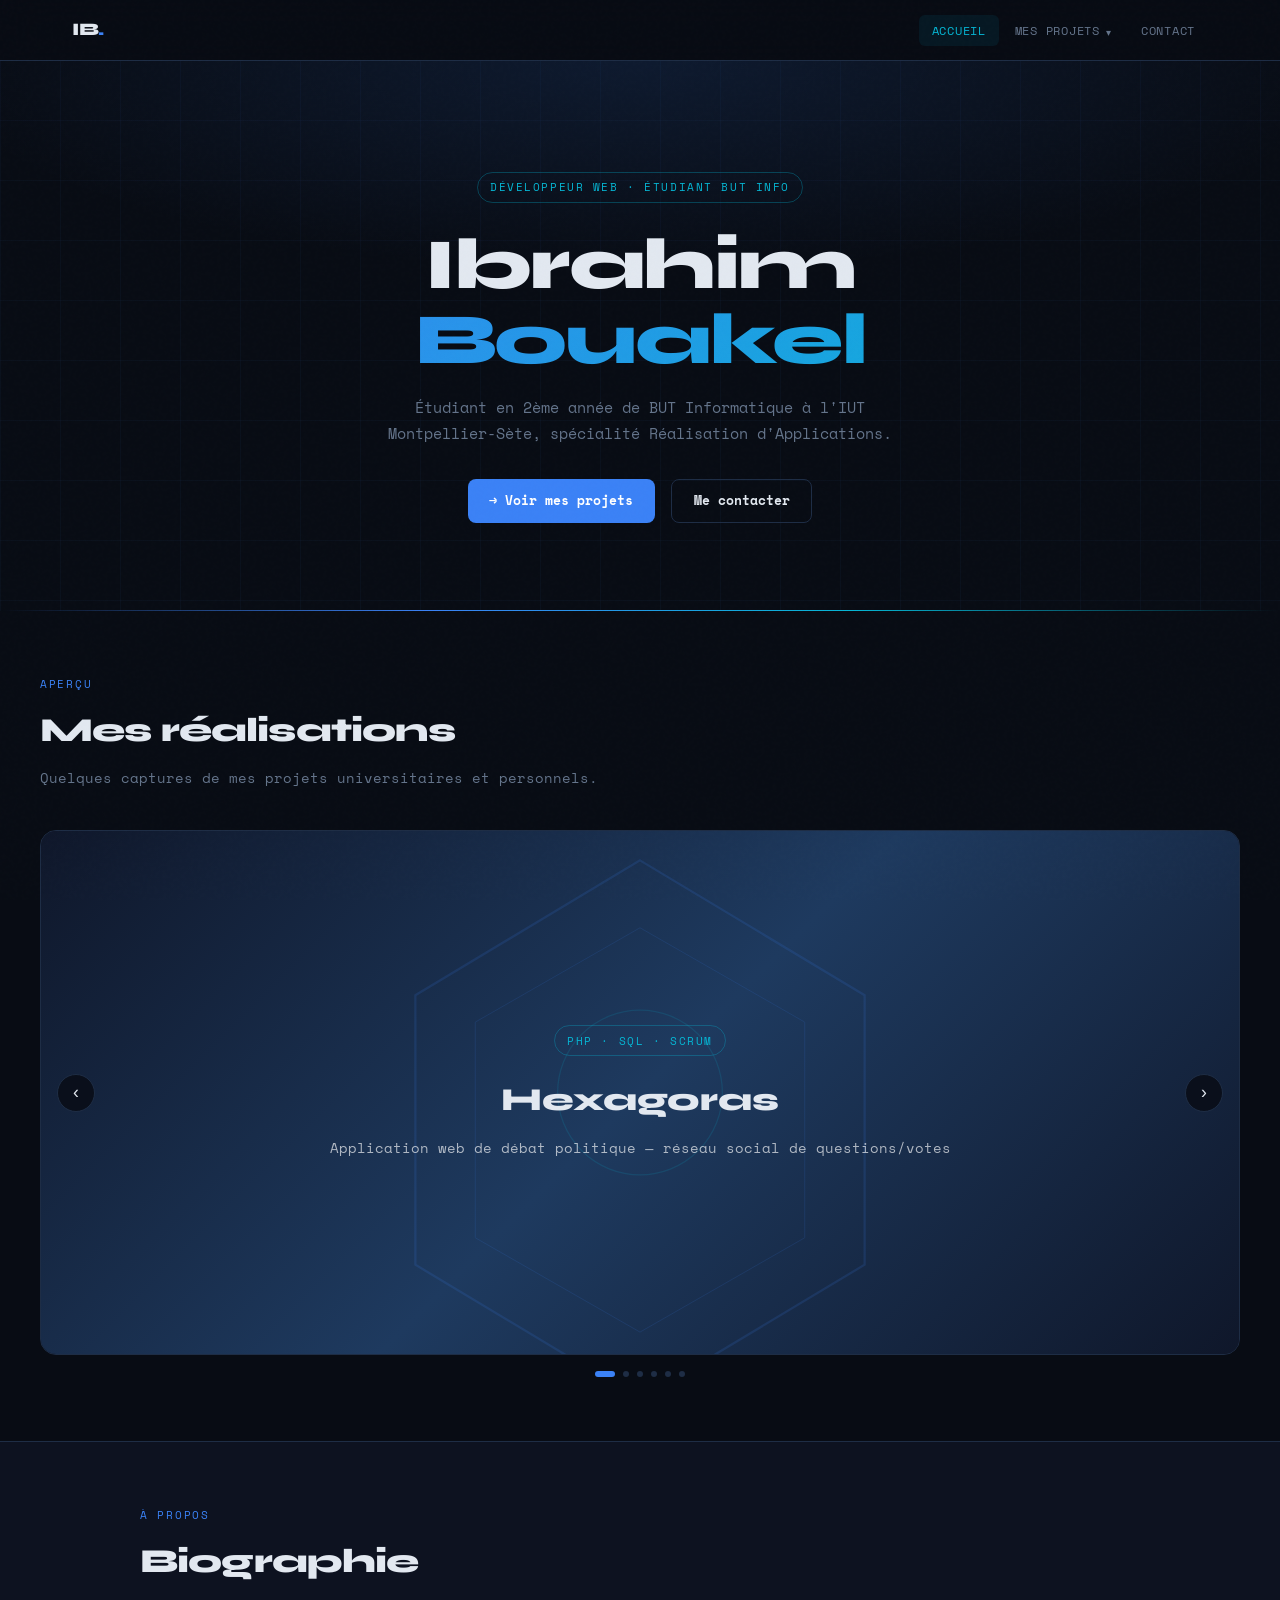
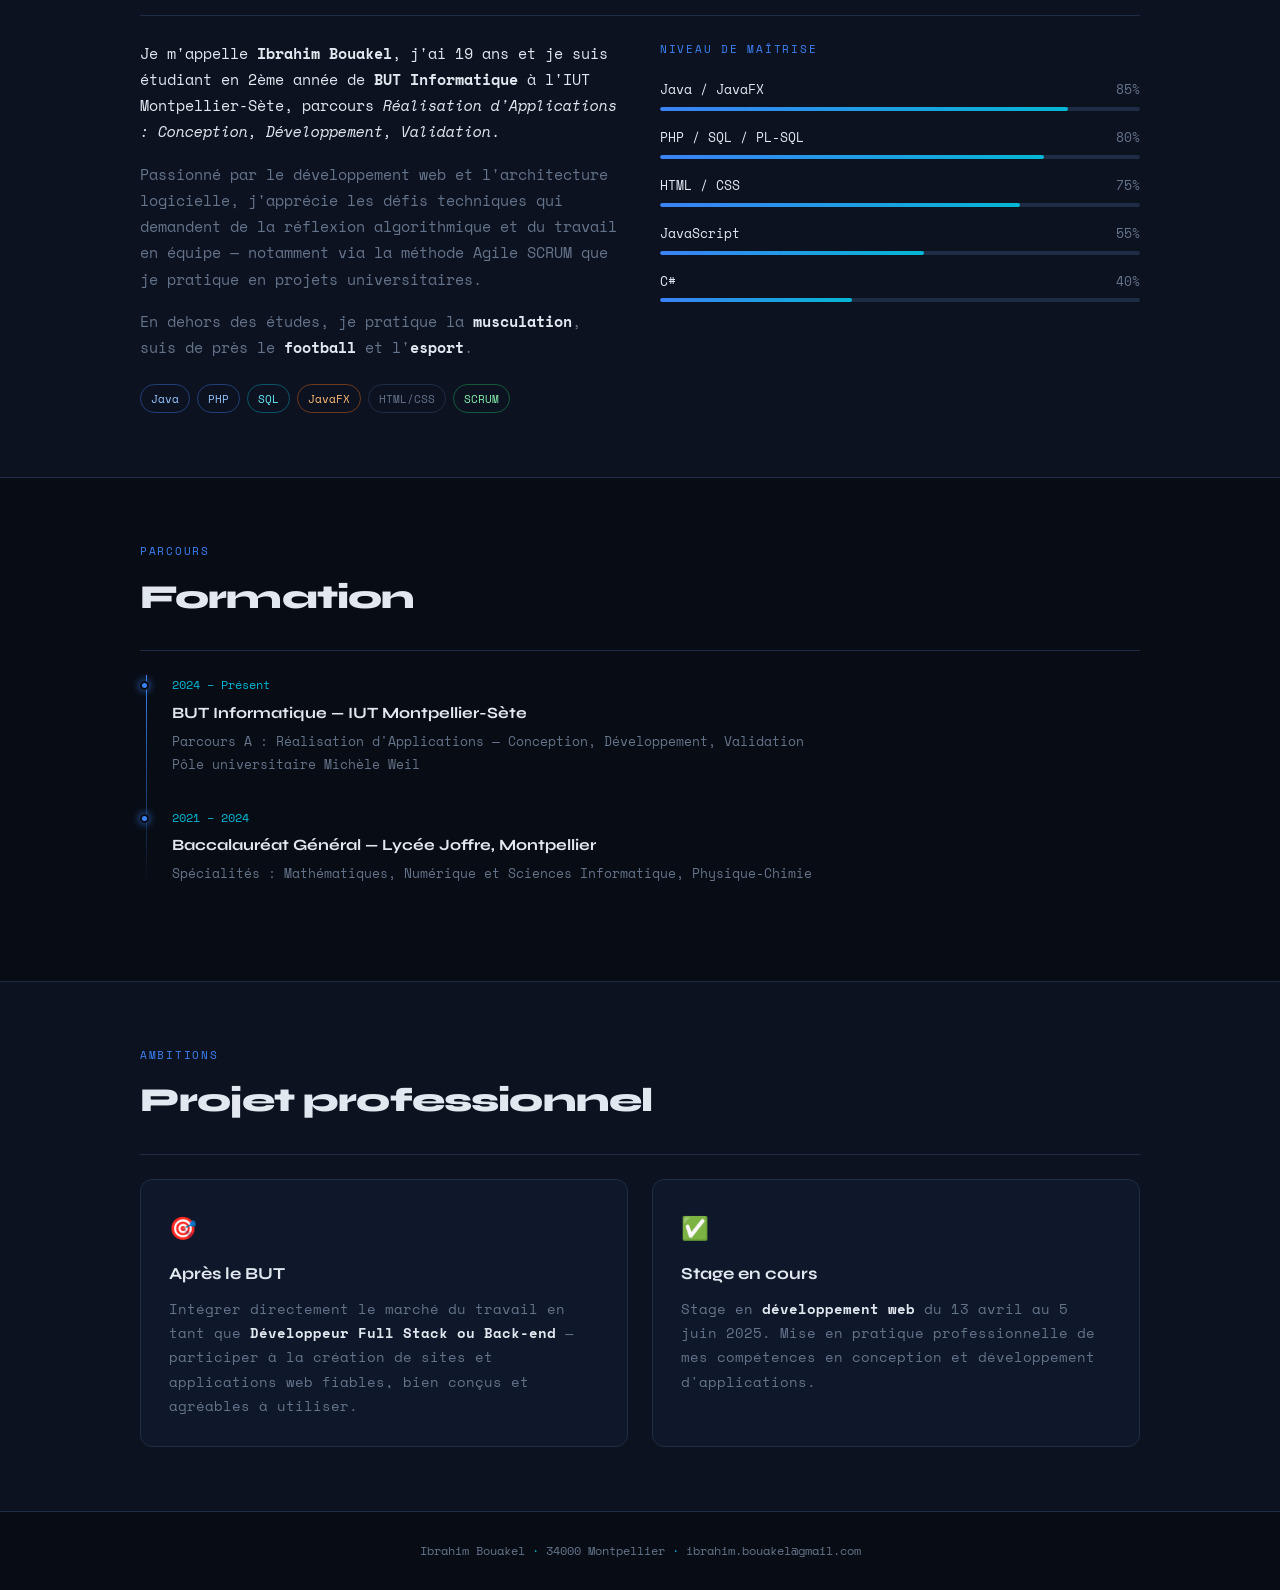
==== commit 94558a5a: "Update index.html" ====
--- a/index.html
+++ b/index.html
@@ -17,13 +17,12 @@
       <li class="nav-dropdown" id="ddProjects">
         <a href="projets.html">Mes Projets</a>
         <div class="dropdown-menu">
+          <a href="projets.html#noodle">Noodle</a>
           <a href="projets.html#hexagoras">Hexagoras</a>
           <a href="projets.html#pokemon">Pokémon TCG</a>
           <a href="projets.html#escape">Escape Game</a>
-          <a href="projets.html#noodle">Noodle</a>
         </div>
       </li>
-      <li><a href="competences.html">Portfolio d'apprentissage</a></li>
       <li><a href="contact.html">Contact</a></li>
     </ul>
     <div class="nav-hamburger" onclick="toggleMenu()" id="hamburger">
--- a/style.css
+++ b/style.css
@@ -112,12 +112,13 @@
 .dropdown-menu {
   display: none;
   position: absolute;
-  top: calc(100% + 6px); left: 0;
+  top: 100%; left: 0;
   min-width: 190px;
   background: var(--bg2);
   border: 1px solid var(--border);
   border-radius: 8px;
   padding: 0.4rem;
+  padding-top: 10px; /* remplace le gap tout en gardant la zone de survol continue */
   box-shadow: 0 8px 32px rgba(0,0,0,0.5);
 }
 .nav-dropdown:hover .dropdown-menu { display: block; }
